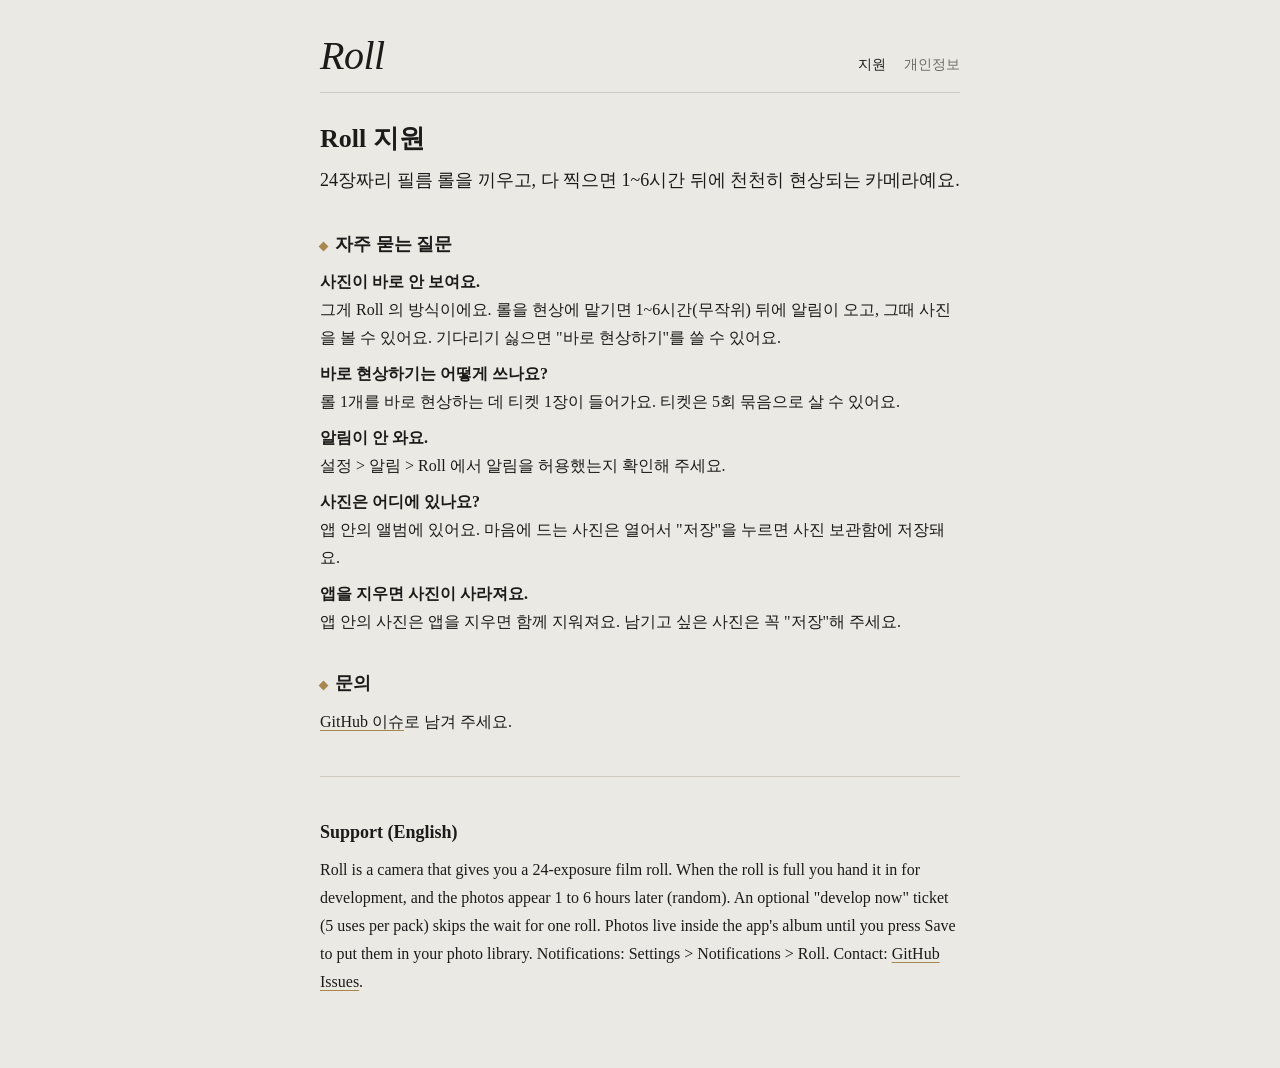
==== docs/index.html @ ee92d7b6 "Roll 앱 첫 구현: 필터 6종, 24장 롤, 랜덤 현상, 알림, 바로 현상 티켓 Co-Authored-By: Claude Sonnet 5.5 <noreply@anthropic." ====
<!doctype html>
<html lang="ko">
<head>
<meta charset="utf-8">
<meta name="viewport" content="width=device-width, initial-scale=1">
<title>Roll 지원</title>
<meta name="description" content="Roll 지원 페이지. 24장 필름 롤을 끼우고 한참 뒤에 천천히 현상되는 레트로 카메라.">
<link rel="stylesheet" href="style.css">
</head>
<body>
<main>
<header class="bar"><span class="logo">Roll</span><nav><a href="./" aria-current="page">지원</a><a href="privacy.html">개인정보</a></nav></header>

<h1>Roll 지원</h1>
<p class="lead">24장짜리 필름 롤을 끼우고, 다 찍으면 1~6시간 뒤에 천천히 현상되는 카메라예요.</p>

<h2><span class="diamond"></span>자주 묻는 질문</h2>
<p><strong>사진이 바로 안 보여요.</strong><br>그게 Roll 의 방식이에요. 롤을 현상에 맡기면 1~6시간(무작위) 뒤에 알림이 오고, 그때 사진을 볼 수 있어요. 기다리기 싫으면 "바로 현상하기"를 쓸 수 있어요.</p>
<p><strong>바로 현상하기는 어떻게 쓰나요?</strong><br>롤 1개를 바로 현상하는 데 티켓 1장이 들어가요. 티켓은 5회 묶음으로 살 수 있어요.</p>
<p><strong>알림이 안 와요.</strong><br>설정 &gt; 알림 &gt; Roll 에서 알림을 허용했는지 확인해 주세요.</p>
<p><strong>사진은 어디에 있나요?</strong><br>앱 안의 앨범에 있어요. 마음에 드는 사진은 열어서 "저장"을 누르면 사진 보관함에 저장돼요.</p>
<p><strong>앱을 지우면 사진이 사라져요.</strong><br>앱 안의 사진은 앱을 지우면 함께 지워져요. 남기고 싶은 사진은 꼭 "저장"해 주세요.</p>

<h2><span class="diamond"></span>문의</h2>
<p><a href="https://github.com/isla0x/roll/issues">GitHub 이슈</a>로 남겨 주세요.</p>

<hr>
<h2 lang="en">Support (English)</h2>
<div lang="en">
<p>Roll is a camera that gives you a 24-exposure film roll. When the roll is full you hand it in for development, and the photos appear 1 to 6 hours later (random). An optional "develop now" ticket (5 uses per pack) skips the wait for one roll. Photos live inside the app's album until you press Save to put them in your photo library. Notifications: Settings &gt; Notifications &gt; Roll. Contact: <a href="https://github.com/isla0x/roll/issues">GitHub Issues</a>.</p>
</div>
</main>
</body>
</html>
---- docs/style.css ----
:root{--bg:#ebe9e4;--ink:#1c1b19;--muted:#6f6b64;--hair:#cfcbc3;--gold:#a8884e}
@media (prefers-color-scheme:dark){:root{--bg:#171614;--ink:#ece9e2;--muted:#a09b92;--hair:#33312d;--gold:#c9a96a}}
*{box-sizing:border-box}
body{margin:0;background:var(--bg);color:var(--ink);font:16px/1.75 "Gowun Batang","Apple SD Gothic Neo","Noto Serif KR",serif;padding-left:max(20px,env(safe-area-inset-left));padding-right:max(20px,env(safe-area-inset-right))}
main{max-width:640px;margin:0 auto;padding:36px 0 64px}
.bar{display:flex;justify-content:space-between;align-items:baseline;border-bottom:1px solid var(--hair);padding-bottom:14px;margin-bottom:28px}
.logo{font:italic 400 40px/1 "Cormorant Garamond",Georgia,serif;letter-spacing:-.5px}
nav a{margin-left:18px;color:var(--muted);text-decoration:none;font-size:14px}
nav a[aria-current]{color:var(--ink)}
h1{font-size:26px;line-height:1.4;margin:0 0 6px}
h2{font-size:18px;margin:32px 0 6px}
p,li{margin:8px 0}
ul{padding-left:20px}
a{color:var(--ink);text-decoration-color:var(--gold);text-underline-offset:3px}
.dim{color:var(--muted);font-size:14px}
.lead{font-size:18px}
hr{border:0;border-top:1px solid var(--hair);margin:40px 0}
.diamond{display:inline-block;width:7px;height:7px;background:var(--gold);transform:rotate(45deg);margin-right:8px}
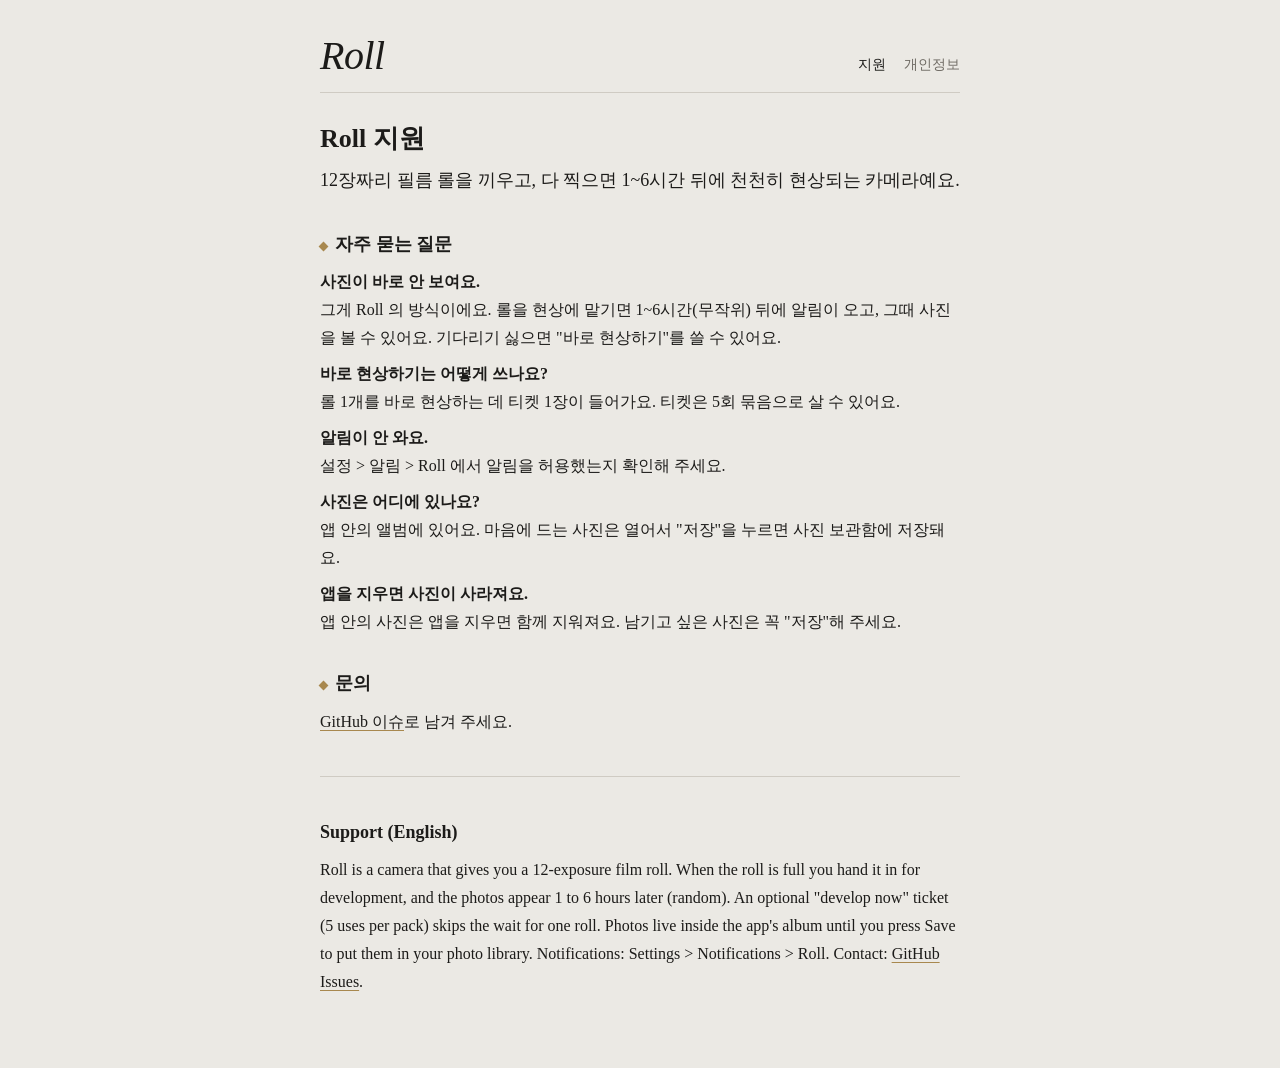
==== commit 7fb24413: "얼굴 보정 제거, 한 롤을 12장으로 Co-Authored-By: Claude Sonnet 5.5 <noreply@anthropic.com> Claude-Session: https" ====
--- a/docs/index.html
+++ b/docs/index.html
@@ -4,7 +4,7 @@
 <meta charset="utf-8">
 <meta name="viewport" content="width=device-width, initial-scale=1">
 <title>Roll 지원</title>
-<meta name="description" content="Roll 지원 페이지. 24장 필름 롤을 끼우고 한참 뒤에 천천히 현상되는 레트로 카메라.">
+<meta name="description" content="Roll 지원 페이지. 12장 필름 롤을 끼우고 한참 뒤에 천천히 현상되는 레트로 카메라.">
 <link rel="stylesheet" href="style.css">
 </head>
 <body>
@@ -12,7 +12,7 @@
 <header class="bar"><span class="logo">Roll</span><nav><a href="./" aria-current="page">지원</a><a href="privacy.html">개인정보</a></nav></header>
 
 <h1>Roll 지원</h1>
-<p class="lead">24장짜리 필름 롤을 끼우고, 다 찍으면 1~6시간 뒤에 천천히 현상되는 카메라예요.</p>
+<p class="lead">12장짜리 필름 롤을 끼우고, 다 찍으면 1~6시간 뒤에 천천히 현상되는 카메라예요.</p>
 
 <h2><span class="diamond"></span>자주 묻는 질문</h2>
 <p><strong>사진이 바로 안 보여요.</strong><br>그게 Roll 의 방식이에요. 롤을 현상에 맡기면 1~6시간(무작위) 뒤에 알림이 오고, 그때 사진을 볼 수 있어요. 기다리기 싫으면 "바로 현상하기"를 쓸 수 있어요.</p>
@@ -27,7 +27,7 @@
 <hr>
 <h2 lang="en">Support (English)</h2>
 <div lang="en">
-<p>Roll is a camera that gives you a 24-exposure film roll. When the roll is full you hand it in for development, and the photos appear 1 to 6 hours later (random). An optional "develop now" ticket (5 uses per pack) skips the wait for one roll. Photos live inside the app's album until you press Save to put them in your photo library. Notifications: Settings &gt; Notifications &gt; Roll. Contact: <a href="https://github.com/isla0x/roll/issues">GitHub Issues</a>.</p>
+<p>Roll is a camera that gives you a 12-exposure film roll. When the roll is full you hand it in for development, and the photos appear 1 to 6 hours later (random). An optional "develop now" ticket (5 uses per pack) skips the wait for one roll. Photos live inside the app's album until you press Save to put them in your photo library. Notifications: Settings &gt; Notifications &gt; Roll. Contact: <a href="https://github.com/isla0x/roll/issues">GitHub Issues</a>.</p>
 </div>
 </main>
 </body>
